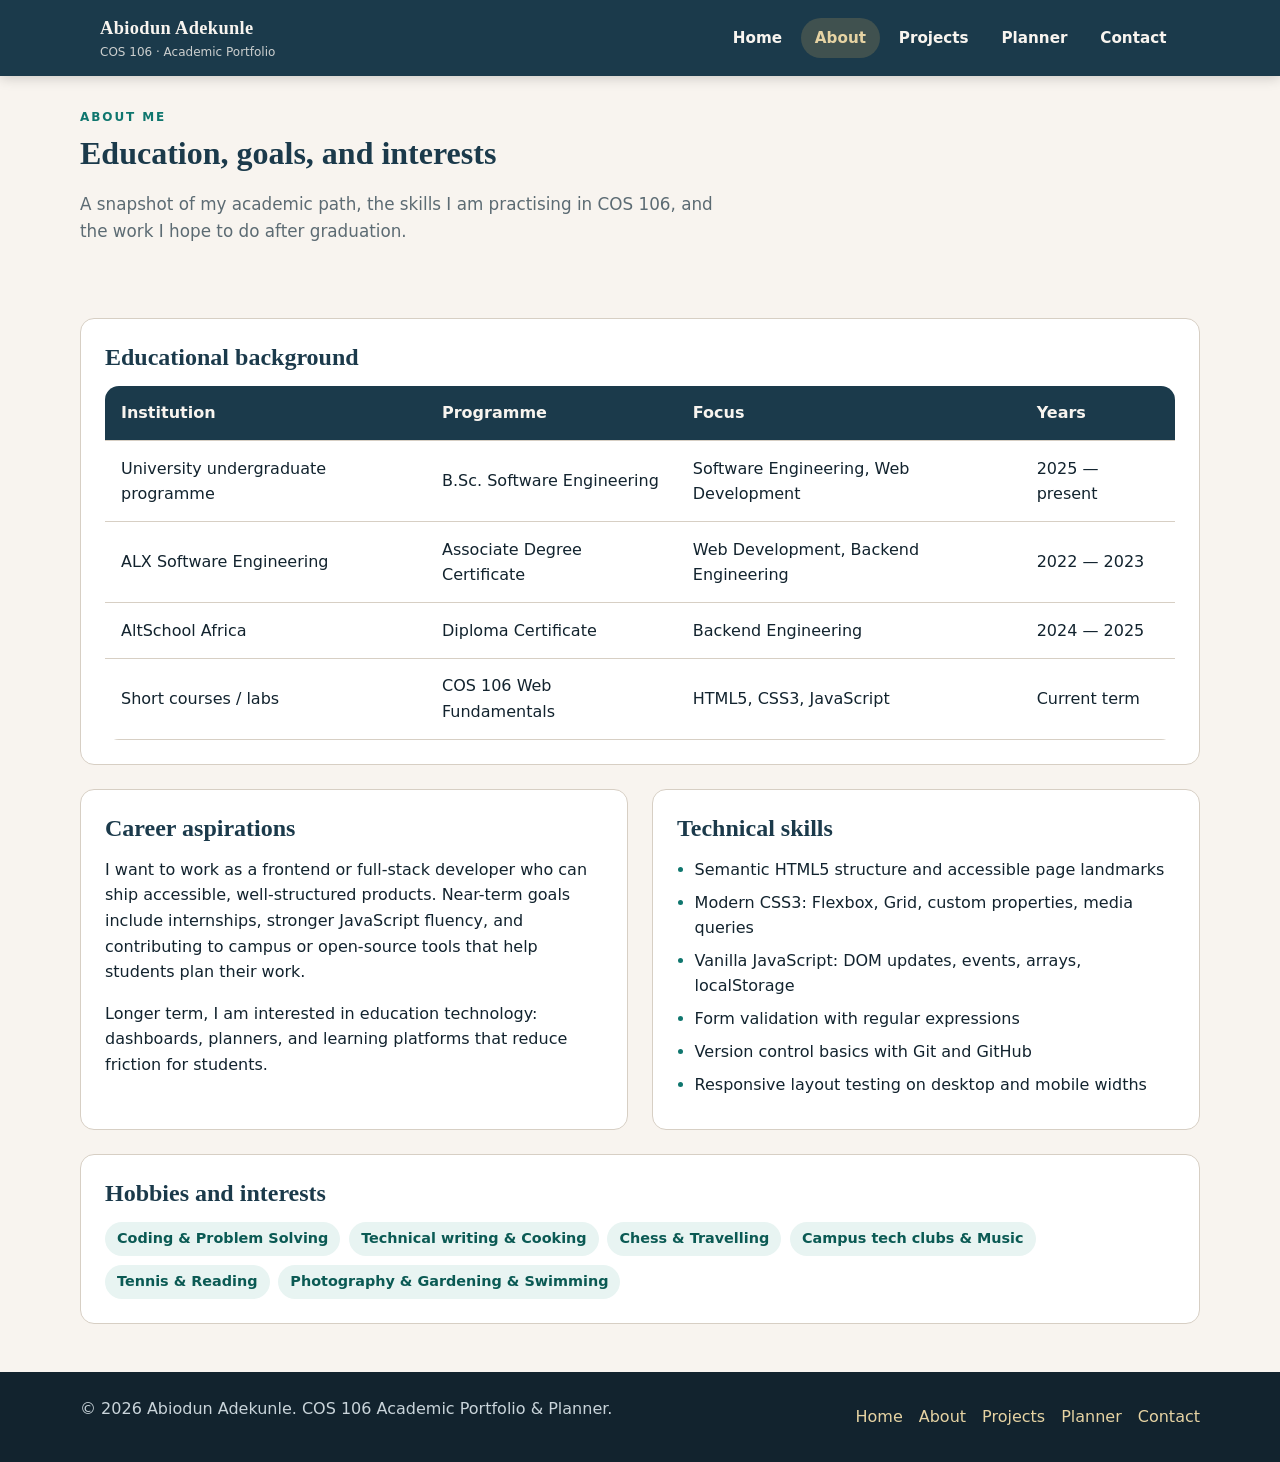
==== about.html @ 06b4ab6e "Add initial files for COS 106 Academic Portfolio & Planner, including HTML pages, CSS styles, Javasc" ====
<!DOCTYPE html>
<html lang="en">
  <head>
    <meta charset="UTF-8" />
    <meta name="viewport" content="width=device-width, initial-scale=1.0" />
    <title>About | Abiodun Adekunle — COS 106 Portfolio</title>
    <link rel="stylesheet" href="styles.css" />
  </head>
  <body>
    <header class="site-header">
      <div class="header-inner">
        <a class="brand" href="index.html">
          <span class="brand-name">Abiodun Adekunle</span>
          <span class="brand-meta">COS 106 · Academic Portfolio</span>
        </a>
        <button
          class="nav-toggle"
          type="button"
          aria-label="Open menu"
          aria-expanded="false"
        >
          <span></span>
          <span></span>
          <span></span>
        </button>
        <nav class="site-nav" aria-label="Primary">
          <ul>
            <li><a href="index.html">Home</a></li>
            <li><a class="active" href="about.html">About</a></li>
            <li><a href="projects.html">Projects</a></li>
            <li><a href="planner.html">Planner</a></li>
            <li><a href="contact.html">Contact</a></li>
          </ul>
        </nav>
      </div>
    </header>

    <main class="page about-layout">
      <header class="page-intro">
        <p class="kicker">About me</p>
        <h1>Education, goals, and interests</h1>
        <p class="lede">
          A snapshot of my academic path, the skills I am practising in COS 106,
          and the work I hope to do after graduation.
        </p>
      </header>

      <section class="panel" aria-labelledby="edu-heading">
        <h2 id="edu-heading">Educational background</h2>
        <div class="table-wrap">
          <table class="edu-table">
            <caption class="visually-hidden">
              Schools attended, programmes, and years
            </caption>
            <thead>
              <tr>
                <th scope="col">Institution</th>
                <th scope="col">Programme</th>
                <th scope="col">Focus</th>
                <th scope="col">Years</th>
              </tr>
            </thead>
            <tbody>
              <tr>
                <td>University undergraduate programme</td>
                <td>B.Sc. Software Engineering</td>
                <td>Software Engineering, Web Development</td>
                <td>2025 — present</td>
              </tr>
              <tr>
                <td>ALX Software Engineering</td>
                <td>Associate Degree Certificate</td>
                <td>Web Development, Backend Engineering</td>
                <td>2022 — 2023</td>
              </tr>
              <tr>
                <td>AltSchool Africa</td>
                <td>Diploma Certificate</td>
                <td>Backend Engineering</td>
                <td>2024 — 2025</td>
              </tr>
              <tr>
                <td>Short courses / labs</td>
                <td>COS 106 Web Fundamentals</td>
                <td>HTML5, CSS3, JavaScript</td>
                <td>Current term</td>
              </tr>
            </tbody>
          </table>
        </div>
      </section>

      <div class="two-col">
        <section class="panel" aria-labelledby="career-heading">
          <h2 id="career-heading">Career aspirations</h2>
          <p>
            I want to work as a frontend or full-stack developer who can ship
            accessible, well-structured products. Near-term goals include
            internships, stronger JavaScript fluency, and contributing to
            campus or open-source tools that help students plan their work.
          </p>
          <p>
            Longer term, I am interested in education technology: dashboards,
            planners, and learning platforms that reduce friction for students.
          </p>
        </section>

        <section class="panel" aria-labelledby="skills-heading">
          <h2 id="skills-heading">Technical skills</h2>
          <ul class="skill-list">
            <li>Semantic HTML5 structure and accessible page landmarks</li>
            <li>Modern CSS3: Flexbox, Grid, custom properties, media queries</li>
            <li>Vanilla JavaScript: DOM updates, events, arrays, localStorage</li>
            <li>Form validation with regular expressions</li>
            <li>Version control basics with Git and GitHub</li>
            <li>Responsive layout testing on desktop and mobile widths</li>
          </ul>
        </section>
      </div>

      <section class="panel" aria-labelledby="hobby-heading">
        <h2 id="hobby-heading">Hobbies and interests</h2>
        <ul class="hobby-list">
          <li>Coding & Problem Solving</li>
          <li>Technical writing & Cooking</li>
          <li>Chess & Travelling</li>
          <li>Campus tech clubs & Music</li>
          <li>Tennis & Reading</li>
          <li>Photography & Gardening & Swimming</li>
        </ul>
      </section>
    </main>

    <footer class="site-footer">
      <div class="footer-inner">
        <p>&copy; 2026 Abiodun Adekunle. COS 106 Academic Portfolio &amp; Planner.</p>
        <nav class="footer-links" aria-label="Footer">
          <a href="index.html">Home</a>
          <a href="about.html">About</a>
          <a href="projects.html">Projects</a>
          <a href="planner.html">Planner</a>
          <a href="contact.html">Contact</a>
        </nav>
      </div>
    </footer>

    <script src="script.js"></script>
  </body>
</html>
---- styles.css ----
/* 
  COS 106 Academic Portfolio & Planner
   Shared stylesheet — Flexbox, CSS Grid, custom properties, responsive layout
*/

:root {
  --color-ink: #12232e;
  --color-navy: #1b3a4b;
  --color-teal: #0f766e;
  --color-teal-dark: #0b5a54;
  --color-gold: #c4a35a;
  --color-gold-soft: #e6d3a3;
  --color-cream: #f8f4ef;
  --color-paper: #ffffff;
  --color-muted: #5c6b73;
  --color-border: #d7cfc4;
  --color-danger: #b42318;
  --color-danger-bg: #fdecea;
  --color-success: #067647;
  --color-success-bg: #e7f6ee;
  --shadow: 0 12px 30px rgba(18, 35, 46, 0.12);
  --radius: 14px;
  --header-h: 76px;
  --font-display: "Iowan Old Style", "Palatino Linotype", Palatino, Georgia, serif;
  --font-body: "Segoe UI", system-ui, -apple-system, sans-serif;
  --max: 1120px;
  --transition: 0.25s ease;
}

/* 
   2. Base reset & document
*/
*,
*::before,
*::after {
  box-sizing: border-box;
}

html {
  scroll-behavior: smooth;
}

body {
  margin: 0;
  min-height: 100vh;
  display: flex;
  flex-direction: column;
  font-family: var(--font-body);
  color: var(--color-ink);
  background: var(--color-cream);
  line-height: 1.6;
}

img,
video {
  max-width: 100%;
  height: auto;
  display: block;
}

a {
  color: var(--color-teal);
  text-decoration: none;
  transition: color var(--transition);
}

a:hover {
  color: var(--color-navy);
}

h1,
h2,
h3 {
  font-family: var(--font-display);
  line-height: 1.2;
  margin: 0 0 0.6em;
  color: var(--color-navy);
}

p {
  margin: 0 0 1em;
}

.visually-hidden {
  position: absolute;
  width: 1px;
  height: 1px;
  padding: 0;
  margin: -1px;
  overflow: hidden;
  clip: rect(0, 0, 0, 0);
  white-space: nowrap;
  border: 0;
}

/* 
   3. Shared header / navigation
*/
.site-header {
  position: sticky;
  top: 0;
  z-index: 100;
  background: var(--color-navy);
  color: var(--color-cream);
  min-height: var(--header-h);
  box-shadow: 0 2px 12px rgba(0, 0, 0, 0.18);
}

.header-inner {
  max-width: var(--max);
  margin: 0 auto;
  padding: 0.85rem 1.25rem;
  display: flex;
  align-items: center;
  justify-content: space-between;
  gap: 1rem;
}

.brand {
  display: flex;
  flex-direction: column;
  color: var(--color-cream);
  font-weight: 700;
}

.brand:hover {
  color: var(--color-gold-soft);
}

.brand-name {
  font-family: var(--font-display);
  font-size: 1.15rem;
  letter-spacing: 0.02em;
}

.brand-meta {
  font-size: 0.75rem;
  font-weight: 500;
  opacity: 0.8;
}

.nav-toggle {
  display: none;
  width: 44px;
  height: 44px;
  border: 1px solid rgba(255, 255, 255, 0.25);
  border-radius: 8px;
  background: transparent;
  cursor: pointer;
  padding: 10px 9px;
}

.nav-toggle span {
  display: block;
  height: 2px;
  background: var(--color-cream);
  margin: 6px 0;
  transition: transform var(--transition), opacity var(--transition);
}

.site-nav ul {
  list-style: none;
  margin: 0;
  padding: 0;
  display: flex;
  gap: 0.35rem;
}

.site-nav a {
  display: block;
  color: var(--color-cream);
  padding: 0.5rem 0.85rem;
  border-radius: 999px;
  font-size: 0.95rem;
  font-weight: 600;
}

.site-nav a:hover,
.site-nav a.active {
  background: rgba(196, 163, 90, 0.22);
  color: var(--color-gold-soft);
}

/* 
   4. Page layout
*/
.page {
  flex: 1;
  width: min(100% - 2rem, var(--max));
  margin: 2rem auto 3rem;
}

.page-intro {
  margin-bottom: 2rem;
}

.kicker {
  text-transform: uppercase;
  letter-spacing: 0.16em;
  font-size: 0.75rem;
  font-weight: 700;
  color: var(--color-teal);
  margin-bottom: 0.4rem;
}

.lede {
  color: var(--color-muted);
  max-width: 62ch;
  font-size: 1.05rem;
}

/* 
   5. Homepage — hero + bio + media
*/
.hero {
  display: grid;
  grid-template-columns: 280px 1fr;
  gap: 2.5rem;
  align-items: center;
  background: var(--color-paper);
  border: 1px solid var(--color-border);
  border-radius: calc(var(--radius) + 6px);
  padding: 2rem;
  box-shadow: var(--shadow);
}

.hero-photo {
  width: 100%;
  aspect-ratio: 4 / 5;
  object-fit: cover;
  border-radius: var(--radius);
  border: 4px solid var(--color-gold);
}

.hero h1 {
  font-size: clamp(2rem, 4vw, 3.1rem);
  margin-bottom: 0.35em;
}

.hero-role {
  color: var(--color-teal);
  font-weight: 700;
  margin-bottom: 1rem;
}

.bio-grid {
  display: grid;
  grid-template-columns: 1.2fr 0.8fr;
  gap: 1.5rem;
  margin-top: 2rem;
}

.panel {
  background: var(--color-paper);
  border: 1px solid var(--color-border);
  border-radius: var(--radius);
  padding: 1.5rem;
}

.media-player {
  width: 100%;
  border-radius: 10px;
  background: #000;
}

/* 
   6. About — table, skills, hobbies
 */
.about-layout {
  display: grid;
  gap: 1.5rem;
}

.table-wrap {
  overflow-x: auto;
}

.edu-table {
  width: 100%;
  border-collapse: collapse;
  background: var(--color-paper);
  border-radius: var(--radius);
  overflow: hidden;
}

.edu-table th,
.edu-table td {
  text-align: left;
  padding: 0.9rem 1rem;
  border-bottom: 1px solid var(--color-border);
}

.edu-table thead {
  background: var(--color-navy);
  color: var(--color-cream);
}

.edu-table tbody tr:hover {
  background: #f3eee6;
}

.two-col {
  display: grid;
  grid-template-columns: 1fr 1fr;
  gap: 1.5rem;
}

.skill-list,
.hobby-list {
  margin: 0;
  padding-left: 1.1rem;
}

.skill-list li,
.hobby-list li {
  margin-bottom: 0.45rem;
}

.skill-list li::marker {
  color: var(--color-teal);
}

.hobby-list {
  list-style: none;
  padding: 0;
  display: flex;
  flex-wrap: wrap;
  gap: 0.55rem;
}

.hobby-list li {
  background: #e8f4f2;
  color: var(--color-teal-dark);
  padding: 0.35rem 0.75rem;
  border-radius: 999px;
  font-weight: 600;
  font-size: 0.9rem;
  margin: 0;
}

/* 
   7. Projects grid
*/
.project-grid {
  display: grid;
  grid-template-columns: repeat(3, 1fr);
  gap: 1.25rem;
}

.project-card {
  background: var(--color-paper);
  border: 1px solid var(--color-border);
  border-radius: var(--radius);
  overflow: hidden;
  display: flex;
  flex-direction: column;
  box-shadow: var(--shadow);
  transition: transform var(--transition), box-shadow var(--transition);
}

.project-card:hover {
  transform: translateY(-4px);
  box-shadow: 0 16px 34px rgba(18, 35, 46, 0.16);
}

.project-card img {
  width: 100%;
  height: 180px;
  object-fit: cover;
}

.project-body {
  padding: 1.15rem 1.2rem 1.35rem;
  display: flex;
  flex-direction: column;
  gap: 0.65rem;
  flex: 1;
}

.tags {
  display: flex;
  flex-wrap: wrap;
  gap: 0.4rem;
}

.tag {
  font-size: 0.75rem;
  font-weight: 700;
  background: var(--color-navy);
  color: var(--color-gold-soft);
  padding: 0.2rem 0.55rem;
  border-radius: 6px;
}

.card-links {
  display: flex;
  gap: 0.75rem;
  margin-top: auto;
  font-weight: 700;
}

/* 
   8. Planner
*/
.planner-layout {
  display: grid;
  grid-template-columns: 340px 1fr;
  gap: 1.5rem;
  align-items: start;
}

.task-form {
  display: flex;
  flex-direction: column;
  gap: 0.85rem;
}

.task-list {
  list-style: none;
  margin: 0;
  padding: 0;
  display: flex;
  flex-direction: column;
  gap: 0.7rem;
}

.task-item {
  display: grid;
  grid-template-columns: auto 1fr auto;
  gap: 0.75rem;
  align-items: start;
  background: var(--color-paper);
  border: 1px solid var(--color-border);
  border-radius: 12px;
  padding: 0.9rem 1rem;
}

.task-item.completed .task-title {
  text-decoration: line-through;
  color: var(--color-muted);
}

.task-meta {
  font-size: 0.8rem;
  color: var(--color-muted);
}

.priority-high {
  border-left: 4px solid #c2410c;
}

.priority-medium {
  border-left: 4px solid var(--color-gold);
}

.priority-low {
  border-left: 4px solid var(--color-teal);
}

.empty-state {
  color: var(--color-muted);
  font-style: italic;
}

.stats {
  display: flex;
  gap: 1rem;
  margin-bottom: 1rem;
  flex-wrap: wrap;
}

.stat {
  background: var(--color-paper);
  border: 1px solid var(--color-border);
  border-radius: 10px;
  padding: 0.6rem 0.9rem;
  font-size: 0.9rem;
}

.stat strong {
  color: var(--color-teal);
}

/* 
   9. Forms, buttons, feedback
*/
label {
  display: block;
  font-weight: 700;
  font-size: 0.88rem;
  margin-bottom: 0.3rem;
}

input,
textarea,
select,
button {
  font: inherit;
}

.field {
  margin-bottom: 1rem;
}

.control {
  width: 100%;
  border: 1px solid var(--color-border);
  border-radius: 10px;
  padding: 0.7rem 0.8rem;
  background: #fff;
  transition: border-color var(--transition), box-shadow var(--transition);
}

.control:focus {
  outline: none;
  border-color: var(--color-teal);
  box-shadow: 0 0 0 3px rgba(15, 118, 110, 0.18);
}

.control.error {
  border-color: var(--color-danger);
}

.btn {
  display: inline-flex;
  align-items: center;
  justify-content: center;
  border: 0;
  border-radius: 10px;
  padding: 0.75rem 1.15rem;
  font-weight: 700;
  cursor: pointer;
  transition: background var(--transition), transform var(--transition);
}

.btn:hover {
  transform: translateY(-1px);
}

.btn-primary {
  background: var(--color-teal);
  color: #fff;
}

.btn-primary:hover {
  background: var(--color-teal-dark);
}

.btn-ghost {
  background: transparent;
  color: var(--color-danger);
  padding: 0.35rem 0.55rem;
}

.btn-ghost:hover {
  background: var(--color-danger-bg);
}

.form-message {
  display: none;
  margin: 0 0 1rem;
  padding: 0.85rem 1rem;
  border-radius: 10px;
  font-weight: 600;
}

.form-message.show {
  display: block;
}

.form-message.error {
  background: var(--color-danger-bg);
  color: var(--color-danger);
}

.form-message.success {
  background: var(--color-success-bg);
  color: var(--color-success);
}

.contact-grid {
  display: grid;
  grid-template-columns: 1.1fr 0.9fr;
  gap: 1.5rem;
}

.aside-note {
  background: var(--color-navy);
  color: var(--color-cream);
  border-radius: var(--radius);
  padding: 1.5rem;
}

.aside-note h2 {
  color: var(--color-gold-soft);
}

.aside-note a {
  color: var(--color-gold-soft);
}

/* 
   10. Footer
*/
.site-footer {
  background: var(--color-ink);
  color: #c9d4da;
  padding: 1.5rem 1.25rem;
  margin-top: auto;
}

.footer-inner {
  max-width: var(--max);
  margin: 0 auto;
  display: flex;
  justify-content: space-between;
  gap: 1rem;
  flex-wrap: wrap;
  align-items: center;
}

.footer-links {
  display: flex;
  gap: 1rem;
  flex-wrap: wrap;
}

.footer-links a {
  color: var(--color-gold-soft);
}

/* 
   11. Responsive (tablet / mobile)
*/
@media (max-width: 900px) {
  .hero,
  .bio-grid,
  .two-col,
  .project-grid,
  .planner-layout,
  .contact-grid {
    grid-template-columns: 1fr;
  }

  .hero-photo {
    max-width: 280px;
    margin: 0 auto;
  }
}

@media (max-width: 720px) {
  .nav-toggle {
    display: block;
  }

  .site-nav {
    display: none;
    position: fixed;
    left: 0;
    right: 0;
    top: var(--header-h);
    z-index: 200;
    background: #142f3d;
    padding: 0.75rem 1rem 1rem;
    box-shadow: 0 12px 24px rgba(0, 0, 0, 0.28);
  }

  .site-nav.open {
    display: block;
  }

  .site-nav ul {
    flex-direction: column;
  }

  .site-header {
    position: sticky;
  }

  .header-inner {
    position: relative;
  }
}
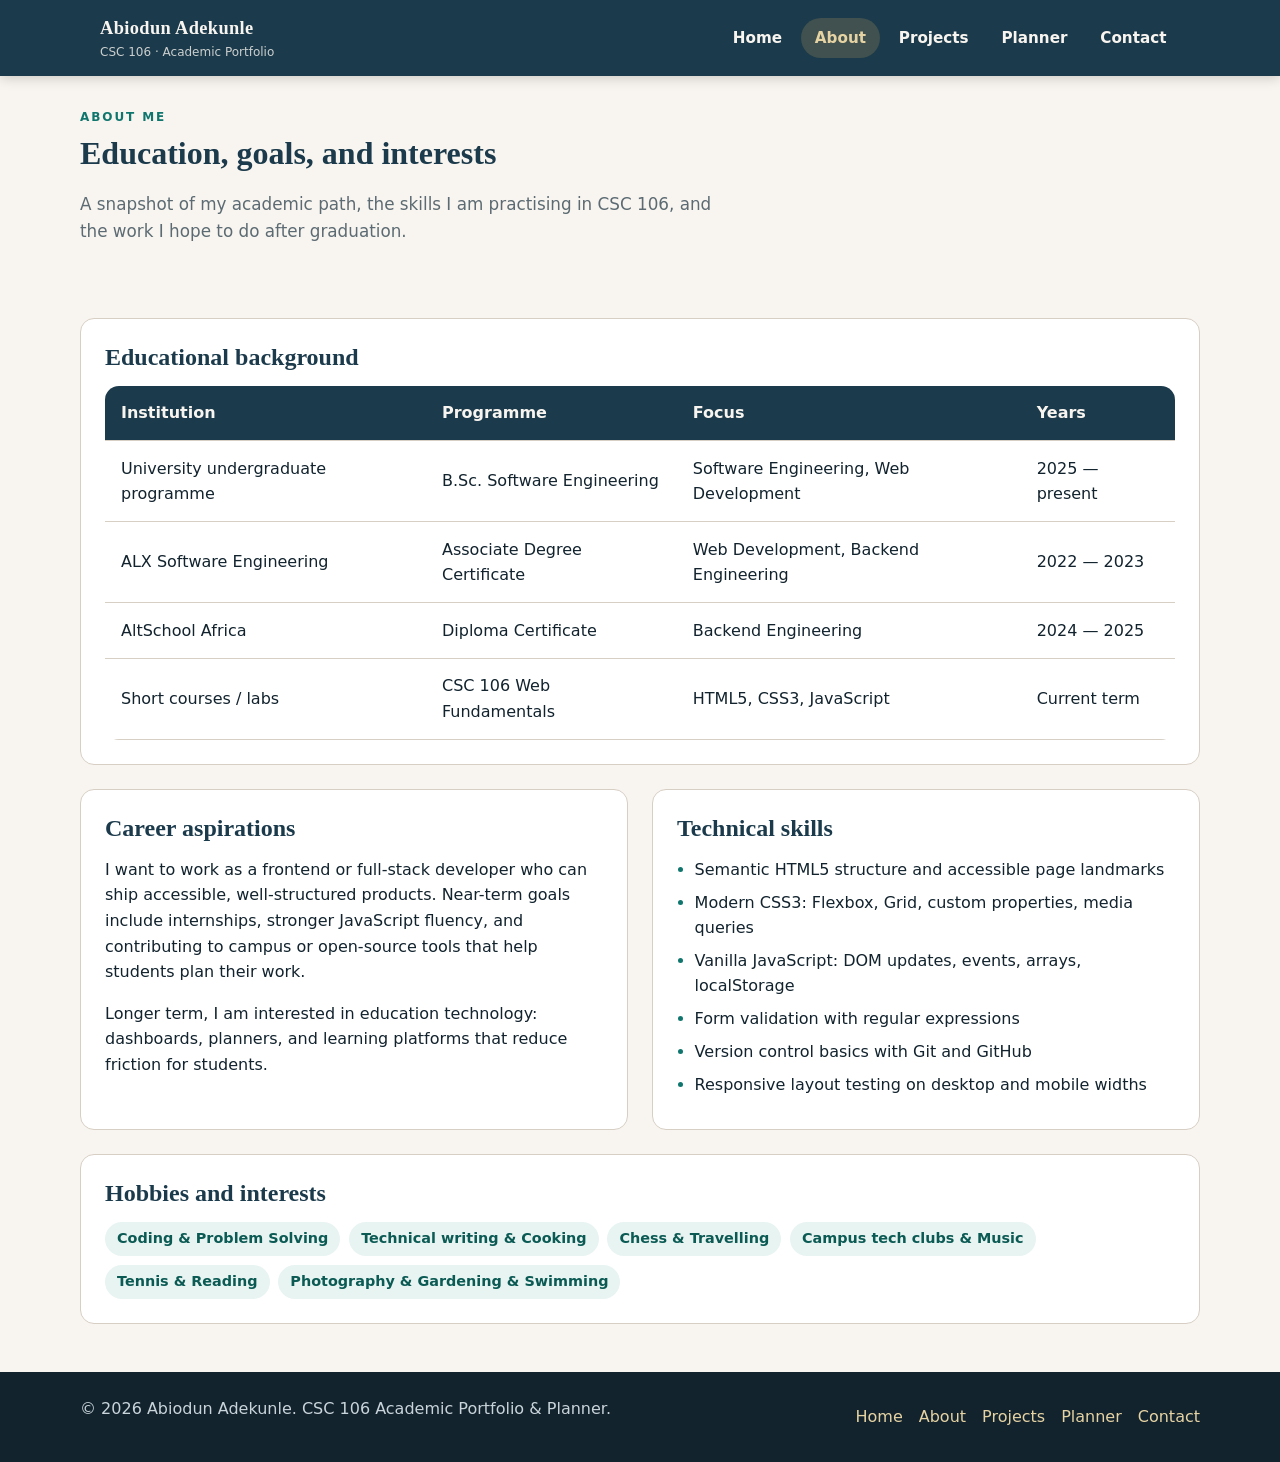
==== commit 394113d8: "Update portfolio references from COS 106 to CSC 106 across all HTML files and README; remove obsolet" ====
--- a/about.html
+++ b/about.html
@@ -3,7 +3,7 @@
   <head>
     <meta charset="UTF-8" />
     <meta name="viewport" content="width=device-width, initial-scale=1.0" />
-    <title>About | Abiodun Adekunle — COS 106 Portfolio</title>
+    <title>About | Abiodun Adekunle — CSC 106 Portfolio</title>
     <link rel="stylesheet" href="styles.css" />
   </head>
   <body>
@@ -11,7 +11,7 @@
       <div class="header-inner">
         <a class="brand" href="index.html">
           <span class="brand-name">Abiodun Adekunle</span>
-          <span class="brand-meta">COS 106 · Academic Portfolio</span>
+          <span class="brand-meta">CSC 106 · Academic Portfolio</span>
         </a>
         <button
           class="nav-toggle"
@@ -40,7 +40,7 @@
         <p class="kicker">About me</p>
         <h1>Education, goals, and interests</h1>
         <p class="lede">
-          A snapshot of my academic path, the skills I am practising in COS 106,
+          A snapshot of my academic path, the skills I am practising in CSC 106,
           and the work I hope to do after graduation.
         </p>
       </header>
@@ -81,7 +81,7 @@
               </tr>
               <tr>
                 <td>Short courses / labs</td>
-                <td>COS 106 Web Fundamentals</td>
+                <td>CSC 106 Web Fundamentals</td>
                 <td>HTML5, CSS3, JavaScript</td>
                 <td>Current term</td>
               </tr>
@@ -133,7 +133,7 @@
 
     <footer class="site-footer">
       <div class="footer-inner">
-        <p>&copy; 2026 Abiodun Adekunle. COS 106 Academic Portfolio &amp; Planner.</p>
+        <p>&copy; 2026 Abiodun Adekunle. CSC 106 Academic Portfolio &amp; Planner.</p>
         <nav class="footer-links" aria-label="Footer">
           <a href="index.html">Home</a>
           <a href="about.html">About</a>
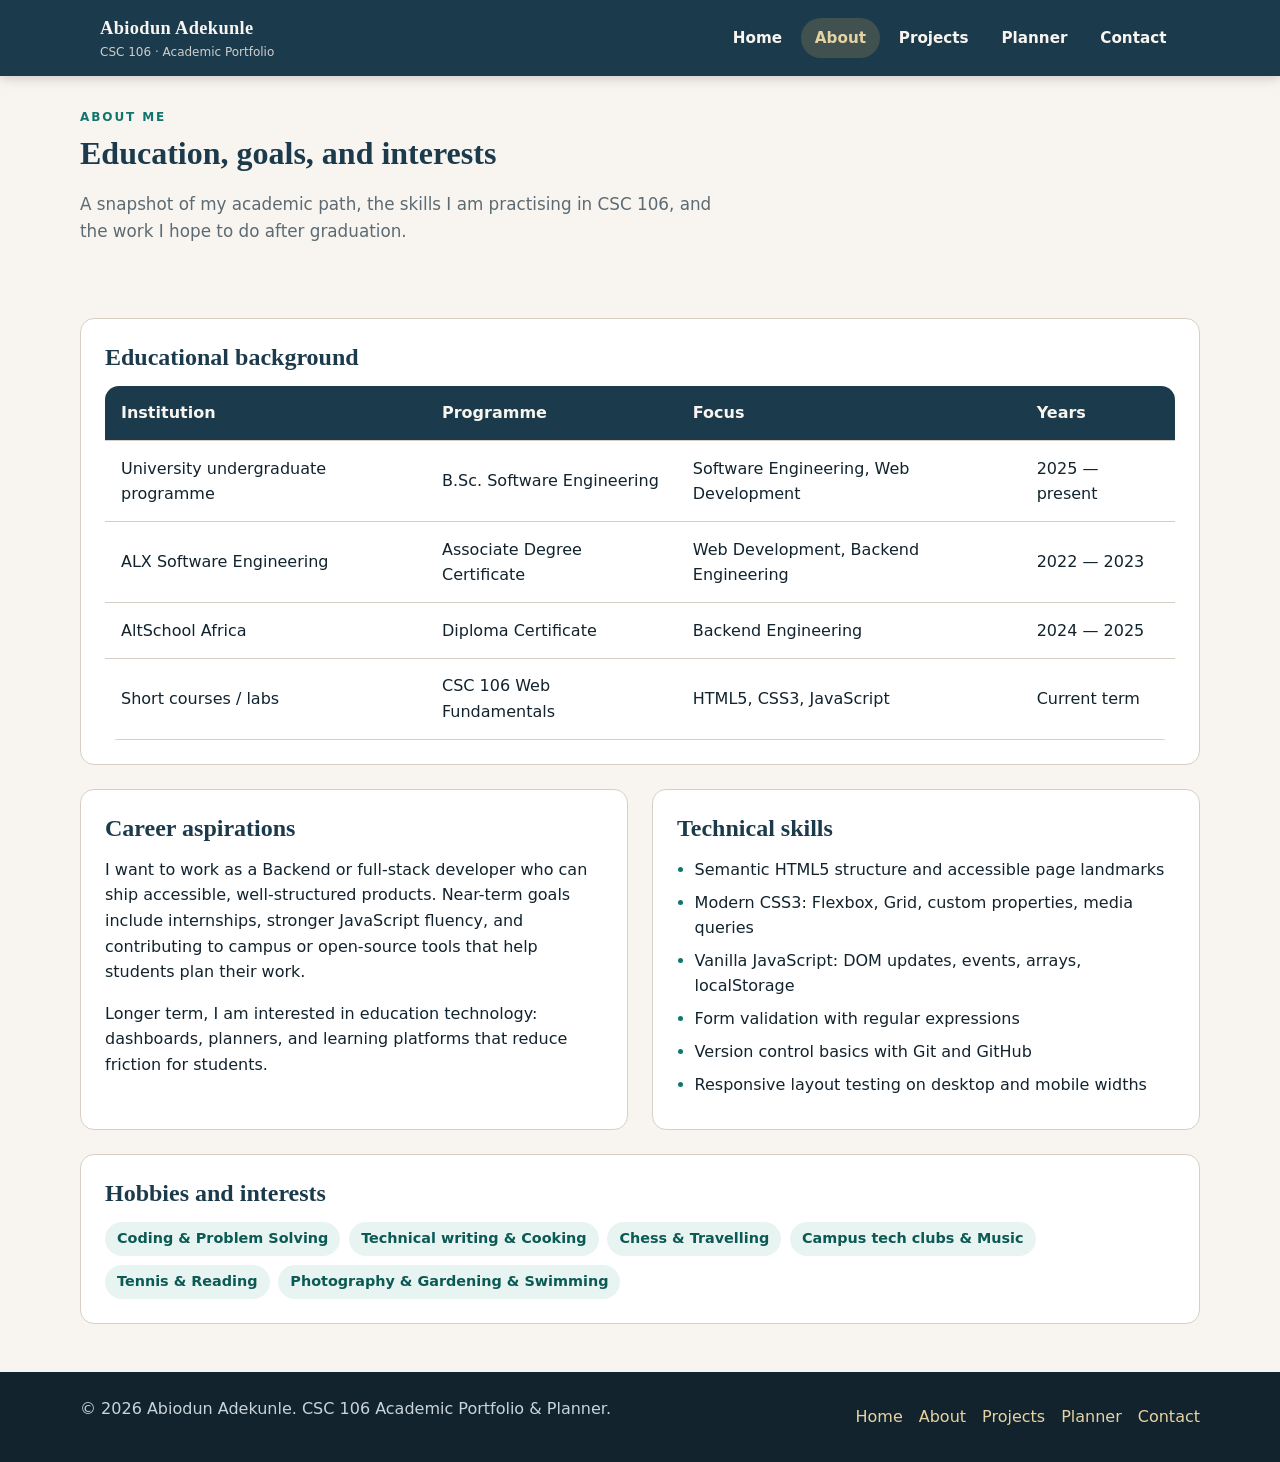
==== commit 84213a6b: "Update career aspirations in about.html to specify 'Backend' developer role" ====
--- a/about.html
+++ b/about.html
@@ -94,7 +94,7 @@
         <section class="panel" aria-labelledby="career-heading">
           <h2 id="career-heading">Career aspirations</h2>
           <p>
-            I want to work as a frontend or full-stack developer who can ship
+            I want to work as a Backend or full-stack developer who can ship
             accessible, well-structured products. Near-term goals include
             internships, stronger JavaScript fluency, and contributing to
             campus or open-source tools that help students plan their work.
